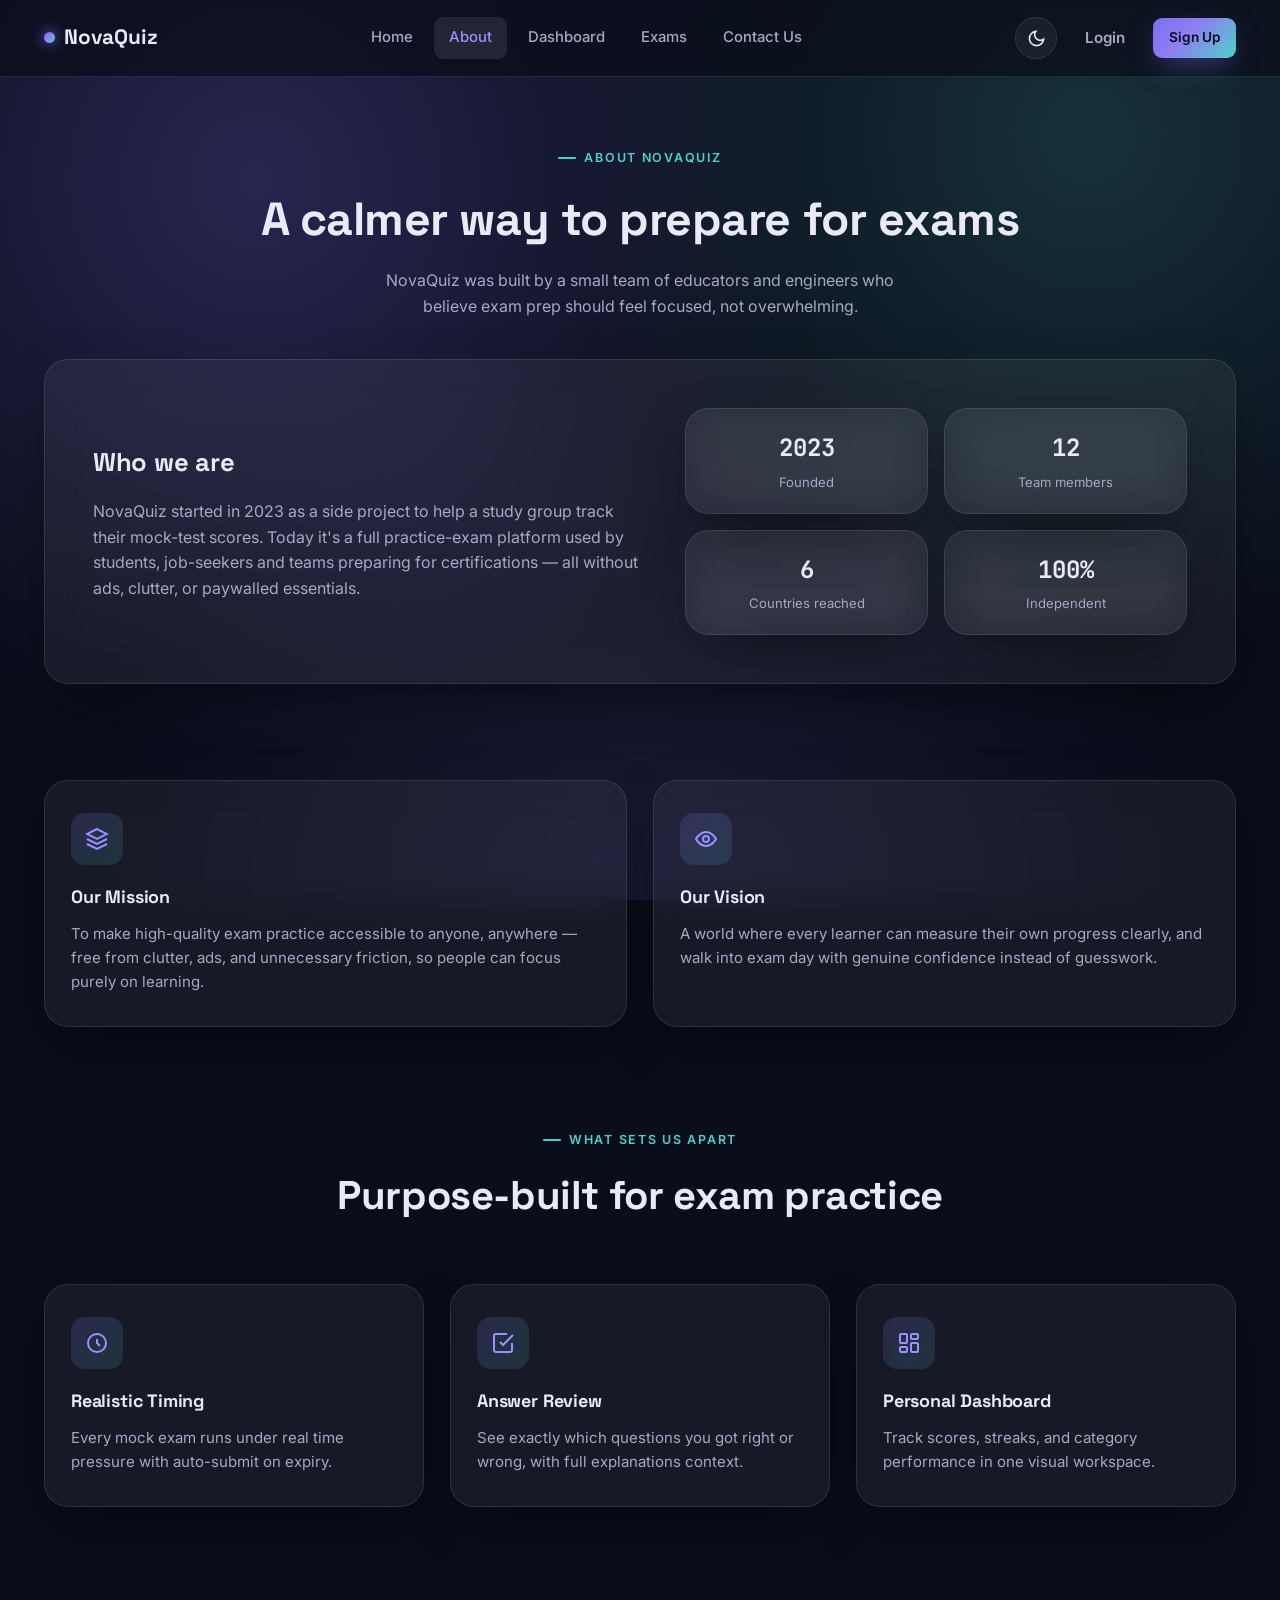
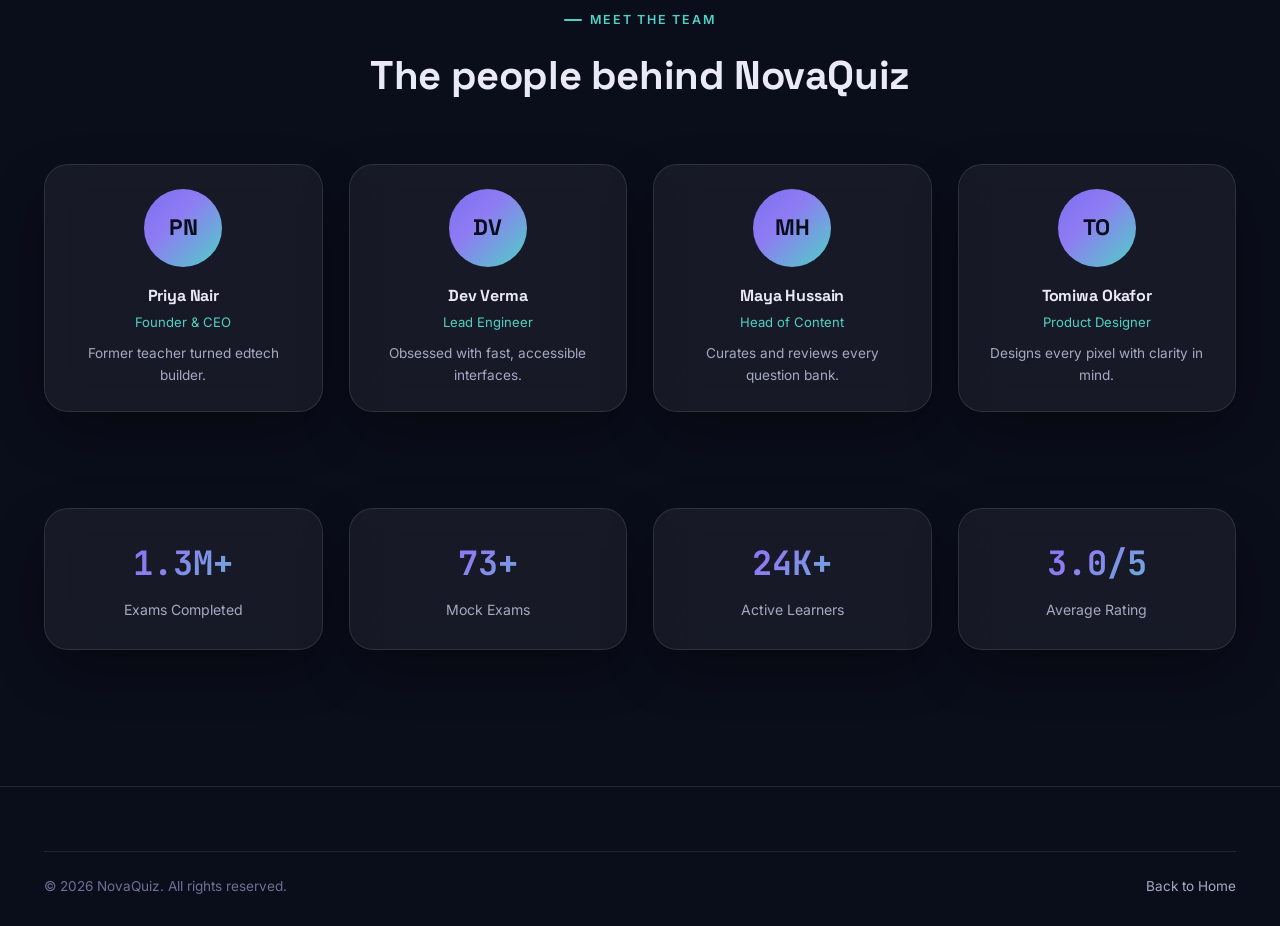
==== about.html @ da1b2ebd "initial commit" ====
<!DOCTYPE html>
<html lang="en">
<head>
<meta charset="UTF-8">
<meta name="viewport" content="width=device-width, initial-scale=1.0">
<title>About — NovaQuiz</title>
<link rel="stylesheet" href="css/style.css">
</head>
<body>
<div class="page-loader" aria-hidden="true"><div class="loader-ring"></div></div>

<header class="navbar">
  <div class="container nav-inner">
    <a href="index.html" class="nav-logo"><span class="logo-dot"></span>NovaQuiz</a>
    <nav class="nav-links" aria-label="Primary">
      <a href="index.html" data-page="index.html">Home</a>
      <a href="about.html" data-page="about.html">About</a>
      <a href="dashboard.html" data-page="dashboard.html">Dashboard</a>
      <a href="exams.html" data-page="exams.html">Exams</a>
      <a href="contact.html" data-page="contact.html">Contact Us</a>
    </nav>
    <div class="nav-actions">
      <button class="theme-toggle" data-theme-toggle aria-label="Toggle dark and light mode">
        <svg class="icon-moon" viewBox="0 0 24 24" fill="none" stroke="currentColor" stroke-width="2"><path d="M21 12.79A9 9 0 1111.21 3 7 7 0 0021 12.79z"/></svg>
        <svg class="icon-sun" viewBox="0 0 24 24" fill="none" stroke="currentColor" stroke-width="2"><circle cx="12" cy="12" r="4"/><path d="M12 2v2M12 20v2M4.93 4.93l1.41 1.41M17.66 17.66l1.41 1.41M2 12h2M20 12h2M6.34 17.66l-1.41 1.41M19.07 4.93l-1.41 1.41"/></svg>
      </button>
      <a href="login.html" class="btn btn-ghost" data-nav="login">Login</a>
      <a href="signup.html" class="btn btn-primary btn-sm" data-nav="signup">Sign Up</a>
    </div>
    <button class="nav-burger" aria-label="Toggle menu" aria-expanded="false"><span></span></button>
  </div>
</header>

<main>
  <section class="page-header">
    <div class="container">
      <span class="eyebrow" style="justify-content:center;">About NovaQuiz</span>
      <h1>A calmer way to prepare for exams</h1>
      <p>NovaQuiz was built by a small team of educators and engineers who believe exam prep should feel focused, not overwhelming.</p>
    </div>
  </section>

  <section class="section" style="padding-top:0;">
    <div class="container">
      <div class="glass reveal" style="padding:48px; display:grid; grid-template-columns:1.1fr 1fr; gap:40px; align-items:center;">
        <div>
          <h2 style="font-size:1.6rem; margin-bottom:16px;">Who we are</h2>
          <p style="color:var(--text-dim);">NovaQuiz started in 2023 as a side project to help a study group track their mock-test scores. Today it's a full practice-exam platform used by students, job-seekers and teams preparing for certifications — all without ads, clutter, or paywalled essentials.</p>
        </div>
        <div class="grid" style="grid-template-columns:1fr 1fr; gap:16px;">
          <div class="glass" style="padding:20px; text-align:center;"><div class="stat-number" style="font-size:1.5rem;font-weight:700;">2023</div><div style="color:var(--text-dim); font-size:0.82rem; margin-top:4px;">Founded</div></div>
          <div class="glass" style="padding:20px; text-align:center;"><div class="stat-number" style="font-size:1.5rem;font-weight:700;">12</div><div style="color:var(--text-dim); font-size:0.82rem; margin-top:4px;">Team members</div></div>
          <div class="glass" style="padding:20px; text-align:center;"><div class="stat-number" style="font-size:1.5rem;font-weight:700;">6</div><div style="color:var(--text-dim); font-size:0.82rem; margin-top:4px;">Countries reached</div></div>
          <div class="glass" style="padding:20px; text-align:center;"><div class="stat-number" style="font-size:1.5rem;font-weight:700;">100%</div><div style="color:var(--text-dim); font-size:0.82rem; margin-top:4px;">Independent</div></div>
        </div>
      </div>
    </div>
  </section>

  <!-- Mission & Vision -->
  <section class="section" style="padding-top:0;">
    <div class="container grid grid-2">
      <div class="feature-card glass reveal">
        <div class="feature-icon"><svg viewBox="0 0 24 24" fill="none" stroke="currentColor" stroke-width="2"><path d="M12 2L2 7l10 5 10-5-10-5zM2 17l10 5 10-5M2 12l10 5 10-5"/></svg></div>
        <h3>Our Mission</h3>
        <p>To make high-quality exam practice accessible to anyone, anywhere — free from clutter, ads, and unnecessary friction, so people can focus purely on learning.</p>
      </div>
      <div class="feature-card glass reveal">
        <div class="feature-icon"><svg viewBox="0 0 24 24" fill="none" stroke="currentColor" stroke-width="2"><circle cx="12" cy="12" r="3"/><path d="M2 12s3.6-7 10-7 10 7 10 7-3.6 7-10 7-10-7-10-7z"/></svg></div>
        <h3>Our Vision</h3>
        <p>A world where every learner can measure their own progress clearly, and walk into exam day with genuine confidence instead of guesswork.</p>
      </div>
    </div>
  </section>

  <!-- Features -->
  <section class="section" style="padding-top:0;">
    <div class="container">
      <div class="section-head reveal">
        <span class="eyebrow">What sets us apart</span>
        <h2>Purpose-built for exam practice</h2>
      </div>
      <div class="grid grid-3">
        <div class="feature-card glass reveal">
          <div class="feature-icon"><svg viewBox="0 0 24 24" fill="none" stroke="currentColor" stroke-width="2"><path d="M12 8v4l3 3"/><circle cx="12" cy="12" r="9"/></svg></div>
          <h3>Realistic Timing</h3><p>Every mock exam runs under real time pressure with auto-submit on expiry.</p>
        </div>
        <div class="feature-card glass reveal">
          <div class="feature-icon"><svg viewBox="0 0 24 24" fill="none" stroke="currentColor" stroke-width="2"><path d="M9 11l3 3L22 4"/><path d="M21 12v7a2 2 0 01-2 2H5a2 2 0 01-2-2V5a2 2 0 012-2h11"/></svg></div>
          <h3>Answer Review</h3><p>See exactly which questions you got right or wrong, with full explanations context.</p>
        </div>
        <div class="feature-card glass reveal">
          <div class="feature-icon"><svg viewBox="0 0 24 24" fill="none" stroke="currentColor" stroke-width="2"><rect x="3" y="3" width="7" height="9" rx="1"/><rect x="14" y="3" width="7" height="5" rx="1"/><rect x="14" y="12" width="7" height="9" rx="1"/><rect x="3" y="16" width="7" height="5" rx="1"/></svg></div>
          <h3>Personal Dashboard</h3><p>Track scores, streaks, and category performance in one visual workspace.</p>
        </div>
      </div>
    </div>
  </section>

  <!-- Team -->
  <section class="section" style="padding-top:0;">
    <div class="container">
      <div class="section-head reveal">
        <span class="eyebrow">Meet the Team</span>
        <h2>The people behind NovaQuiz</h2>
      </div>
      <div class="grid grid-4">
        <div class="team-card glass reveal"><div class="team-avatar">PN</div><h4>Priya Nair</h4><div class="role">Founder &amp; CEO</div><p>Former teacher turned edtech builder.</p></div>
        <div class="team-card glass reveal"><div class="team-avatar">DV</div><h4>Dev Verma</h4><div class="role">Lead Engineer</div><p>Obsessed with fast, accessible interfaces.</p></div>
        <div class="team-card glass reveal"><div class="team-avatar">MH</div><h4>Maya Hussain</h4><div class="role">Head of Content</div><p>Curates and reviews every question bank.</p></div>
        <div class="team-card glass reveal"><div class="team-avatar">TO</div><h4>Tomiwa Okafor</h4><div class="role">Product Designer</div><p>Designs every pixel with clarity in mind.</p></div>
      </div>
    </div>
  </section>

  <!-- Statistics -->
  <section class="section" style="padding-top:0;">
    <div class="container">
      <div class="grid grid-4">
        <div class="stat-card glass reveal"><div class="stat-number" data-count="2.1" data-suffix="M+">0</div><div class="stat-label">Exams Completed</div></div>
        <div class="stat-card glass reveal"><div class="stat-number" data-count="120" data-suffix="+">0</div><div class="stat-label">Mock Exams</div></div>
        <div class="stat-card glass reveal"><div class="stat-number" data-count="40" data-suffix="K+">0</div><div class="stat-label">Active Learners</div></div>
        <div class="stat-card glass reveal"><div class="stat-number" data-count="4.9" data-suffix="/5">0</div><div class="stat-label">Average Rating</div></div>
      </div>
    </div>
  </section>
</main>

<footer class="footer">
  <div class="container">
    <div class="footer-bottom">
      <span>© 2026 NovaQuiz. All rights reserved.</span>
      <span><a href="index.html" style="color:var(--text-dim)">Back to Home</a></span>
    </div>
  </div>
</footer>

<script src="js/auth.js"></script>
<script src="js/app.js"></script>
</body>
</html>
---- css/style.css ----
/* =========================================================
   NovaQuiz — Core Stylesheet
   Design system: deep-space navy + violet/cyan aurora accents
   Typefaces: Space Grotesk (display) / Inter (body) / JetBrains Mono (data)
   ========================================================= */

@import url('https://fonts.googleapis.com/css2?family=Space+Grotesk:wght@500;600;700&family=Inter:wght@400;500;600;700&family=JetBrains+Mono:wght@500;600&display=swap');

:root{
  /* ---- Brand palette ---- */
  --violet: #7C6FF0;
  --violet-soft: #9C90FF;
  --cyan: #4FD1C5;
  --gold: #F5B942;
  --coral: #FF6B6B;
  --green: #3ED598;

  /* ---- Dark theme (default) ---- */
  --bg: #0A0D1A;
  --bg-elevated: #10142780;
  --surface: rgba(255,255,255,0.055);
  --surface-solid: #141830;
  --surface-hover: rgba(255,255,255,0.09);
  --border: rgba(255,255,255,0.10);
  --text: #E9EAF6;
  --text-dim: #A6A9C4;
  --text-faint: #6E7196;
  --nav-bg: rgba(10,13,26,0.72);
  --shadow: 0 20px 60px -20px rgba(0,0,0,0.6);
  --grad-aurora: linear-gradient(135deg, var(--violet) 0%, #8E7CF3 40%, var(--cyan) 100%);
  --grad-radial: radial-gradient(circle at 20% 20%, rgba(124,111,240,0.25), transparent 45%),
                 radial-gradient(circle at 85% 15%, rgba(79,209,197,0.18), transparent 40%),
                 radial-gradient(circle at 50% 100%, rgba(124,111,240,0.12), transparent 50%);

  --radius-sm: 10px;
  --radius-md: 16px;
  --radius-lg: 24px;
  --transition: 220ms cubic-bezier(.4,0,.2,1);
}

[data-theme="light"]{
  --bg: #F5F5FB;
  --bg-elevated: #FFFFFFCC;
  --surface: rgba(255,255,255,0.65);
  --surface-solid: #FFFFFF;
  --surface-hover: rgba(124,111,240,0.08);
  --border: rgba(20,20,40,0.08);
  --text: #181A2E;
  --text-dim: #55587A;
  --text-faint: #8C8FB0;
  --nav-bg: rgba(245,245,251,0.75);
  --shadow: 0 20px 50px -22px rgba(40,40,90,0.25);
  --grad-radial: radial-gradient(circle at 20% 20%, rgba(124,111,240,0.10), transparent 45%),
                 radial-gradient(circle at 85% 15%, rgba(79,209,197,0.10), transparent 40%),
                 radial-gradient(circle at 50% 100%, rgba(124,111,240,0.06), transparent 50%);
}

*,*::before,*::after{ box-sizing:border-box; margin:0; padding:0; }
html{ scroll-behavior:smooth; }
body{
  font-family:'Inter',system-ui,sans-serif;
  background:var(--bg);
  color:var(--text);
  background-image:var(--grad-radial);
  background-attachment:fixed;
  line-height:1.6;
  transition:background-color var(--transition), color var(--transition);
  min-height:100vh;
  overflow-x:hidden;
}
h1,h2,h3,h4,.font-display{ font-family:'Space Grotesk',sans-serif; letter-spacing:-0.01em; }
.mono, .timer, .score-number, .stat-number{ font-family:'JetBrains Mono',monospace; }
a{ color:inherit; text-decoration:none; }
ul{ list-style:none; }
img{ max-width:100%; display:block; }
button{ font-family:inherit; cursor:pointer; border:none; background:none; color:inherit; }
input,select,textarea{ font-family:inherit; }
:focus-visible{ outline:2px solid var(--cyan); outline-offset:3px; border-radius:4px; }

.container{ width:100%; max-width:1240px; margin:0 auto; padding:0 24px; }
.section{ padding:96px 0; }
.section-head{ max-width:640px; margin:0 auto 56px; text-align:center; }
.eyebrow{
  display:inline-flex; align-items:center; gap:8px;
  font-size:0.78rem; font-weight:600; letter-spacing:0.14em; text-transform:uppercase;
  color:var(--cyan); margin-bottom:14px;
}
.eyebrow::before{ content:''; width:18px; height:2px; background:var(--cyan); border-radius:2px; }
.section-head h2{ font-size:clamp(1.7rem,3.2vw,2.5rem); font-weight:700; margin-bottom:14px; }
.section-head p{ color:var(--text-dim); font-size:1.05rem; }

/* ---------------- Buttons ---------------- */
.btn{
  display:inline-flex; align-items:center; justify-content:center; gap:8px;
  padding:13px 26px; border-radius:12px; font-weight:600; font-size:0.95rem;
  transition:transform var(--transition), box-shadow var(--transition), background var(--transition), color var(--transition), border-color var(--transition);
  white-space:nowrap;
}
.btn-primary{ background:var(--grad-aurora); color:#0A0D1A; box-shadow:0 10px 30px -8px rgba(124,111,240,0.55); }
.btn-primary:hover{ transform:translateY(-2px); box-shadow:0 16px 36px -8px rgba(124,111,240,0.7); }
.btn-outline{ background:var(--surface); border:1px solid var(--border); color:var(--text); backdrop-filter:blur(12px); }
.btn-outline:hover{ background:var(--surface-hover); transform:translateY(-2px); }
.btn-ghost{ color:var(--text-dim); padding:13px 18px; }
.btn-ghost:hover{ color:var(--text); }
.btn-block{ width:100%; }
.btn-sm{ padding:9px 16px; font-size:0.85rem; border-radius:9px; }
.btn-danger{ background:var(--coral); color:#fff; }
.btn:disabled{ opacity:0.5; cursor:not-allowed; transform:none !important; }

/* ---------------- Glass card ---------------- */
.glass{
  background:var(--surface);
  border:1px solid var(--border);
  backdrop-filter:blur(18px);
  -webkit-backdrop-filter:blur(18px);
  border-radius:var(--radius-lg);
  box-shadow:var(--shadow);
}

/* ---------------- Navbar ---------------- */
.navbar{
  position:sticky; top:0; z-index:100;
  background:var(--nav-bg);
  backdrop-filter:blur(16px); -webkit-backdrop-filter:blur(16px);
  border-bottom:1px solid var(--border);
  transition:background var(--transition);
}
.nav-inner{ display:flex; align-items:center; justify-content:space-between; height:76px; }
.nav-logo{ display:flex; align-items:center; gap:9px; font-family:'Space Grotesk',sans-serif; font-weight:700; font-size:1.3rem; }
.nav-logo .logo-dot{
  width:11px; height:11px; border-radius:50%;
  background:var(--grad-aurora);
  box-shadow:0 0 14px var(--violet);
}
.nav-links{ display:flex; align-items:center; gap:6px; }
.nav-links a{
  padding:9px 15px; border-radius:9px; font-weight:500; font-size:0.93rem;
  color:var(--text-dim); transition:color var(--transition), background var(--transition);
  position:relative;
}
.nav-links a:hover, .nav-links a.active{ color:var(--text); background:var(--surface-hover); }
.nav-links a.active{ color:var(--violet-soft); }
.nav-actions{ display:flex; align-items:center; gap:10px; }

.theme-toggle{
  width:42px; height:42px; border-radius:50%; display:flex; align-items:center; justify-content:center;
  background:var(--surface); border:1px solid var(--border); transition:all var(--transition);
}
.theme-toggle:hover{ background:var(--surface-hover); transform:rotate(15deg); }
.theme-toggle svg{ width:19px; height:19px; }
.theme-toggle .icon-sun{ display:none; }
[data-theme="light"] .theme-toggle .icon-sun{ display:block; }
[data-theme="light"] .theme-toggle .icon-moon{ display:none; }

.nav-burger{ display:none; width:42px; height:42px; align-items:center; justify-content:center; border-radius:9px; background:var(--surface); border:1px solid var(--border); }
.nav-burger span{ display:block; width:18px; height:2px; background:var(--text); position:relative; transition:all var(--transition); }
.nav-burger span::before,.nav-burger span::after{ content:''; position:absolute; width:18px; height:2px; background:var(--text); left:0; transition:all var(--transition); }
.nav-burger span::before{ top:-6px; } .nav-burger span::after{ top:6px; }
.nav-burger.open span{ background:transparent; }
.nav-burger.open span::before{ transform:rotate(45deg); top:0; }
.nav-burger.open span::after{ transform:rotate(-45deg); top:0; }

/* ---------------- Hero ---------------- */
.hero{ position:relative; padding:88px 0 60px; overflow:hidden; }
.hero-canvas{ position:absolute; inset:0; z-index:0; opacity:0.75; pointer-events:none; }
.hero-inner{ position:relative; z-index:1; text-align:center; max-width:820px; margin:0 auto; }
.hero-badge{
  display:inline-flex; align-items:center; gap:8px; padding:8px 16px; border-radius:999px;
  background:var(--surface); border:1px solid var(--border); font-size:0.82rem; font-weight:600; color:var(--cyan);
  margin-bottom:26px; backdrop-filter:blur(10px);
}
.hero h1{ font-size:clamp(2.3rem,5.4vw,4rem); font-weight:700; line-height:1.08; margin-bottom:22px; }
.hero h1 .grad-text{
  background:var(--grad-aurora); -webkit-background-clip:text; background-clip:text; color:transparent;
}
.hero p{ font-size:1.12rem; color:var(--text-dim); max-width:560px; margin:0 auto 36px; }
.hero-cta{ display:flex; gap:14px; justify-content:center; flex-wrap:wrap; margin-bottom:56px; }
.hero-stats{ display:flex; justify-content:center; gap:48px; flex-wrap:wrap; }
.hero-stat{ text-align:center; }
.hero-stat .num{ font-size:1.9rem; font-weight:700; font-family:'Space Grotesk',sans-serif; background:var(--grad-aurora); -webkit-background-clip:text; background-clip:text; color:transparent; }
.hero-stat .label{ font-size:0.83rem; color:var(--text-faint); margin-top:4px; }

/* ---------------- Grids ---------------- */
.grid{ display:grid; gap:26px; }
.grid-3{ grid-template-columns:repeat(3,1fr); }
.grid-2{ grid-template-columns:repeat(2,1fr); }
.grid-4{ grid-template-columns:repeat(4,1fr); }

/* ---------------- Feature / highlight cards ---------------- */
.feature-card{
  padding:32px 26px; transition:transform var(--transition), box-shadow var(--transition), border-color var(--transition);
}
.feature-card:hover{ transform:translateY(-6px); border-color:rgba(124,111,240,0.4); }
.feature-icon{
  width:52px; height:52px; border-radius:14px; display:flex; align-items:center; justify-content:center;
  background:linear-gradient(135deg, rgba(124,111,240,0.18), rgba(79,209,197,0.14));
  margin-bottom:18px; color:var(--violet-soft);
}
.feature-icon svg{ width:24px; height:24px; }
.feature-card h3{ font-size:1.12rem; font-weight:700; margin-bottom:10px; }
.feature-card p{ color:var(--text-dim); font-size:0.94rem; }

/* ---------------- Testimonials ---------------- */
.testimonial-card{ padding:28px; }
.testimonial-stars{ color:var(--gold); margin-bottom:14px; letter-spacing:2px; }
.testimonial-quote{ color:var(--text-dim); font-size:0.96rem; margin-bottom:20px; }
.testimonial-person{ display:flex; align-items:center; gap:12px; }
.avatar{
  width:42px; height:42px; border-radius:50%; display:flex; align-items:center; justify-content:center;
  font-weight:700; font-family:'Space Grotesk',sans-serif; color:#0A0D1A; background:var(--grad-aurora); flex-shrink:0;
}
.testimonial-person .name{ font-weight:600; font-size:0.92rem; }
.testimonial-person .role{ font-size:0.8rem; color:var(--text-faint); }

/* ---------------- Footer ---------------- */
.footer{ border-top:1px solid var(--border); padding:64px 0 28px; margin-top:40px; }
.footer-grid{ display:grid; grid-template-columns:1.4fr 1fr 1fr 1fr; gap:40px; margin-bottom:48px; }
.footer-brand p{ color:var(--text-dim); font-size:0.9rem; margin:14px 0 20px; max-width:280px; }
.social-row{ display:flex; gap:10px; }
.social-btn{
  width:38px; height:38px; border-radius:10px; display:flex; align-items:center; justify-content:center;
  background:var(--surface); border:1px solid var(--border); transition:all var(--transition);
}
.social-btn:hover{ background:var(--grad-aurora); color:#0A0D1A; transform:translateY(-3px); }
.social-btn svg{ width:17px; height:17px; }
.footer h4{ font-size:0.85rem; text-transform:uppercase; letter-spacing:0.08em; margin-bottom:18px; color:var(--text-faint); }
.footer-links li{ margin-bottom:11px; }
.footer-links a{ color:var(--text-dim); font-size:0.92rem; transition:color var(--transition); }
.footer-links a:hover{ color:var(--cyan); }
.footer-bottom{ border-top:1px solid var(--border); padding-top:24px; display:flex; justify-content:space-between; flex-wrap:wrap; gap:12px; color:var(--text-faint); font-size:0.85rem; }

/* ---------------- Page header (inner pages) ---------------- */
.page-header{ padding:64px 0 40px; text-align:center; position:relative; overflow:hidden; }
.page-header h1{ font-size:clamp(2rem,4vw,2.9rem); font-weight:700; margin-bottom:12px; }
.page-header p{ color:var(--text-dim); max-width:560px; margin:0 auto; }

/* ---------------- Stat cards (about) ---------------- */
.stat-card{ padding:28px; text-align:center; }
.stat-card .stat-number{ font-size:2.1rem; font-weight:700; background:var(--grad-aurora); -webkit-background-clip:text; background-clip:text; color:transparent; }
.stat-card .stat-label{ color:var(--text-dim); font-size:0.88rem; margin-top:8px; }

.team-card{ padding:24px; text-align:center; }
.team-avatar{ width:78px; height:78px; border-radius:50%; margin:0 auto 16px; background:var(--grad-aurora); display:flex; align-items:center; justify-content:center; font-family:'Space Grotesk'; font-weight:700; font-size:1.4rem; color:#0A0D1A; }
.team-card h4{ font-size:1rem; font-weight:700; }
.team-card .role{ color:var(--cyan); font-size:0.82rem; margin:4px 0 10px; }
.team-card p{ color:var(--text-dim); font-size:0.85rem; }

/* ---------------- Toast ---------------- */
.toast-container{ position:fixed; top:96px; right:20px; z-index:1000; display:flex; flex-direction:column; gap:10px; }
.toast{
  min-width:280px; max-width:340px; padding:14px 18px; border-radius:12px; display:flex; align-items:flex-start; gap:10px;
  background:var(--surface-solid); border:1px solid var(--border); box-shadow:var(--shadow);
  animation:toastIn 320ms cubic-bezier(.4,0,.2,1);
}
.toast.hide{ animation:toastOut 280ms cubic-bezier(.4,0,.2,1) forwards; }
@keyframes toastIn{ from{ opacity:0; transform:translateX(40px);} to{ opacity:1; transform:translateX(0);} }
@keyframes toastOut{ to{ opacity:0; transform:translateX(40px);} }
.toast-icon{ width:20px; height:20px; flex-shrink:0; margin-top:1px; }
.toast.success .toast-icon{ color:var(--green); }
.toast.error .toast-icon{ color:var(--coral); }
.toast.info .toast-icon{ color:var(--cyan); }
.toast-text{ font-size:0.87rem; }
.toast-text strong{ display:block; margin-bottom:2px; font-size:0.88rem; }

/* ---------------- Loader ---------------- */
.page-loader{
  position:fixed; inset:0; z-index:9999; background:var(--bg); display:flex; align-items:center; justify-content:center;
  transition:opacity 420ms ease, visibility 420ms ease;
}
.page-loader.hidden{ opacity:0; visibility:hidden; }
.loader-ring{ width:46px; height:46px; border-radius:50%; border:3px solid var(--border); border-top-color:var(--violet); animation:spin 0.8s linear infinite; }
@keyframes spin{ to{ transform:rotate(360deg); } }

/* ---------------- Reveal-on-scroll ---------------- */
.reveal{ opacity:0; transform:translateY(24px); transition:opacity 700ms cubic-bezier(.4,0,.2,1), transform 700ms cubic-bezier(.4,0,.2,1); }
.reveal.in{ opacity:1; transform:translateY(0); }

/* ---------------- Badges ---------------- */
.badge{ display:inline-block; padding:4px 11px; border-radius:999px; font-size:0.72rem; font-weight:700; letter-spacing:0.03em; text-transform:uppercase; }
.badge-easy{ background:rgba(62,213,152,0.15); color:var(--green); }
.badge-medium{ background:rgba(245,185,66,0.15); color:var(--gold); }
.badge-hard{ background:rgba(255,107,107,0.15); color:var(--coral); }

/* ---------------- Utility ---------------- */
.text-center{ text-align:center; }
.mt-8{ margin-top:8px;} .mt-16{ margin-top:16px;} .mt-24{ margin-top:24px;} .mt-32{ margin-top:32px;}
.flex{ display:flex; } .items-center{ align-items:center; } .justify-between{ justify-content:space-between; } .gap-8{gap:8px;} .gap-12{gap:12px;}

/* ---------------- Responsive ---------------- */
@media (max-width: 980px){
  .grid-4{ grid-template-columns:repeat(2,1fr); }
  .grid-3{ grid-template-columns:repeat(2,1fr); }
  .footer-grid{ grid-template-columns:1fr 1fr; }
}
@media (max-width: 860px){
  .nav-links{
    position:fixed; top:76px; left:0; right:0; bottom:0; height:auto;
    flex-direction:column; align-items:stretch; gap:2px; padding:18px;
    background:var(--nav-bg); backdrop-filter:blur(20px); border-top:1px solid var(--border);
    transform:translateY(-12px); opacity:0; visibility:hidden; pointer-events:none;
    transition:all var(--transition);
  }
  .nav-links.open{ transform:translateY(0); opacity:1; visibility:visible; pointer-events:auto; }
  .nav-links a{ padding:14px 16px; }
  .nav-burger{ display:flex; }
  .hero-cta .btn{ width:100%; }
}
@media (max-width: 640px){
  .grid-4,.grid-3,.grid-2{ grid-template-columns:1fr; }
  .footer-grid{ grid-template-columns:1fr; gap:28px; }
  .section{ padding:64px 0; }
  .hero-stats{ gap:28px; }
}
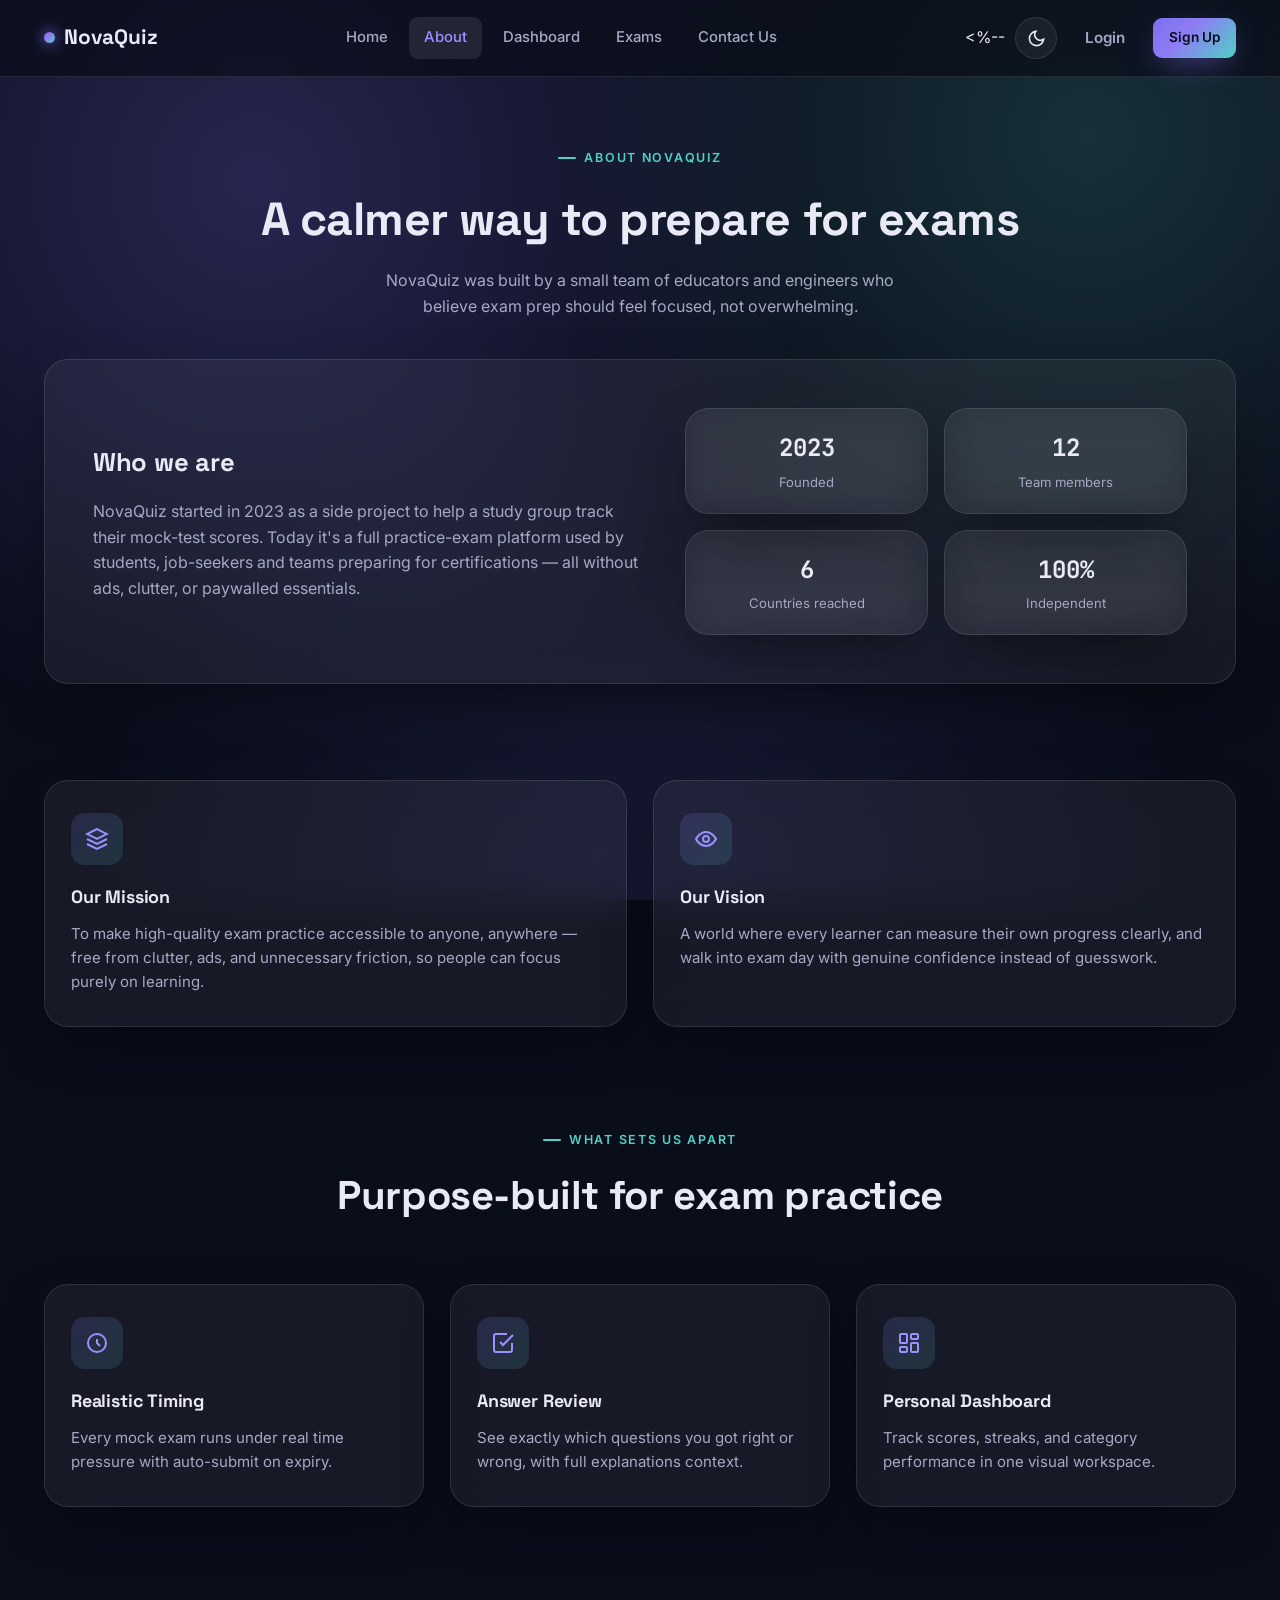
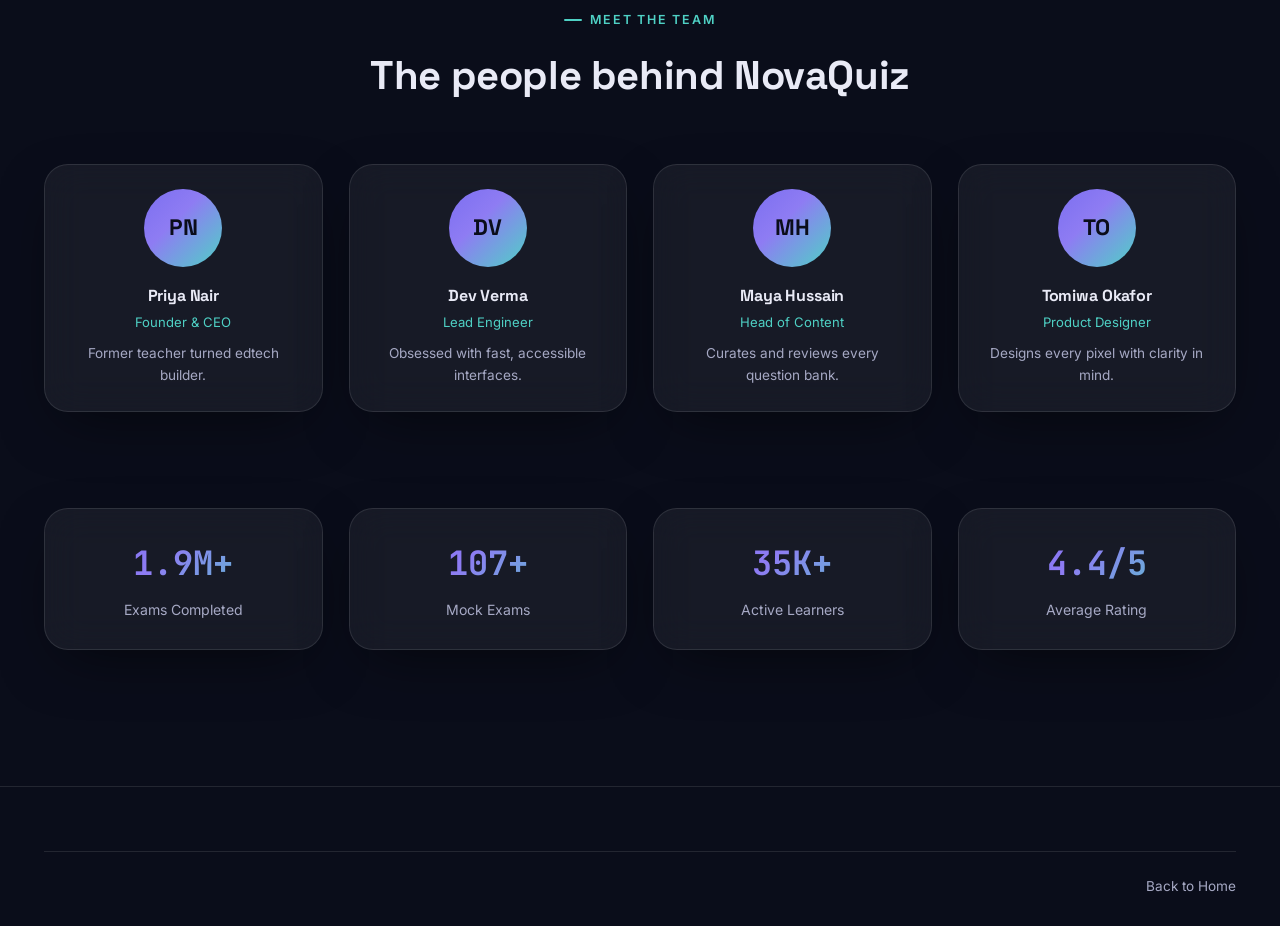
==== commit 302a01f3: "Design modify" ====
--- a/about.html
+++ b/about.html
@@ -20,7 +20,7 @@
       <a href="contact.html" data-page="contact.html">Contact Us</a>
     </nav>
     <div class="nav-actions">
-      <button class="theme-toggle" data-theme-toggle aria-label="Toggle dark and light mode">
+      <%--   <button class="theme-toggle" data-theme-toggle aria-label="Toggle dark and light mode">
         <svg class="icon-moon" viewBox="0 0 24 24" fill="none" stroke="currentColor" stroke-width="2"><path d="M21 12.79A9 9 0 1111.21 3 7 7 0 0021 12.79z"/></svg>
         <svg class="icon-sun" viewBox="0 0 24 24" fill="none" stroke="currentColor" stroke-width="2"><circle cx="12" cy="12" r="4"/><path d="M12 2v2M12 20v2M4.93 4.93l1.41 1.41M17.66 17.66l1.41 1.41M2 12h2M20 12h2M6.34 17.66l-1.41 1.41M19.07 4.93l-1.41 1.41"/></svg>
       </button>
@@ -129,7 +129,7 @@
 <footer class="footer">
   <div class="container">
     <div class="footer-bottom">
-      <span>© 2026 NovaQuiz. All rights reserved.</span>
+      <span> </span>
       <span><a href="index.html" style="color:var(--text-dim)">Back to Home</a></span>
     </div>
   </div>
--- a/css/style.css
+++ b/css/style.css
@@ -6,308 +6,1007 @@
 
 @import url('https://fonts.googleapis.com/css2?family=Space+Grotesk:wght@500;600;700&family=Inter:wght@400;500;600;700&family=JetBrains+Mono:wght@500;600&display=swap');
 
-:root{
-  /* ---- Brand palette ---- */
-  --violet: #7C6FF0;
-  --violet-soft: #9C90FF;
-  --cyan: #4FD1C5;
-  --gold: #F5B942;
-  --coral: #FF6B6B;
-  --green: #3ED598;
-
-  /* ---- Dark theme (default) ---- */
-  --bg: #0A0D1A;
-  --bg-elevated: #10142780;
-  --surface: rgba(255,255,255,0.055);
-  --surface-solid: #141830;
-  --surface-hover: rgba(255,255,255,0.09);
-  --border: rgba(255,255,255,0.10);
-  --text: #E9EAF6;
-  --text-dim: #A6A9C4;
-  --text-faint: #6E7196;
-  --nav-bg: rgba(10,13,26,0.72);
-  --shadow: 0 20px 60px -20px rgba(0,0,0,0.6);
-  --grad-aurora: linear-gradient(135deg, var(--violet) 0%, #8E7CF3 40%, var(--cyan) 100%);
-  --grad-radial: radial-gradient(circle at 20% 20%, rgba(124,111,240,0.25), transparent 45%),
-                 radial-gradient(circle at 85% 15%, rgba(79,209,197,0.18), transparent 40%),
-                 radial-gradient(circle at 50% 100%, rgba(124,111,240,0.12), transparent 50%);
-
-  --radius-sm: 10px;
-  --radius-md: 16px;
-  --radius-lg: 24px;
-  --transition: 220ms cubic-bezier(.4,0,.2,1);
-}
-
-[data-theme="light"]{
-  --bg: #F5F5FB;
-  --bg-elevated: #FFFFFFCC;
-  --surface: rgba(255,255,255,0.65);
-  --surface-solid: #FFFFFF;
-  --surface-hover: rgba(124,111,240,0.08);
-  --border: rgba(20,20,40,0.08);
-  --text: #181A2E;
-  --text-dim: #55587A;
-  --text-faint: #8C8FB0;
-  --nav-bg: rgba(245,245,251,0.75);
-  --shadow: 0 20px 50px -22px rgba(40,40,90,0.25);
-  --grad-radial: radial-gradient(circle at 20% 20%, rgba(124,111,240,0.10), transparent 45%),
-                 radial-gradient(circle at 85% 15%, rgba(79,209,197,0.10), transparent 40%),
-                 radial-gradient(circle at 50% 100%, rgba(124,111,240,0.06), transparent 50%);
-}
-
-*,*::before,*::after{ box-sizing:border-box; margin:0; padding:0; }
-html{ scroll-behavior:smooth; }
-body{
-  font-family:'Inter',system-ui,sans-serif;
-  background:var(--bg);
-  color:var(--text);
-  background-image:var(--grad-radial);
-  background-attachment:fixed;
-  line-height:1.6;
-  transition:background-color var(--transition), color var(--transition);
-  min-height:100vh;
-  overflow-x:hidden;
-}
-h1,h2,h3,h4,.font-display{ font-family:'Space Grotesk',sans-serif; letter-spacing:-0.01em; }
-.mono, .timer, .score-number, .stat-number{ font-family:'JetBrains Mono',monospace; }
-a{ color:inherit; text-decoration:none; }
-ul{ list-style:none; }
-img{ max-width:100%; display:block; }
-button{ font-family:inherit; cursor:pointer; border:none; background:none; color:inherit; }
-input,select,textarea{ font-family:inherit; }
-:focus-visible{ outline:2px solid var(--cyan); outline-offset:3px; border-radius:4px; }
-
-.container{ width:100%; max-width:1240px; margin:0 auto; padding:0 24px; }
-.section{ padding:96px 0; }
-.section-head{ max-width:640px; margin:0 auto 56px; text-align:center; }
-.eyebrow{
-  display:inline-flex; align-items:center; gap:8px;
-  font-size:0.78rem; font-weight:600; letter-spacing:0.14em; text-transform:uppercase;
-  color:var(--cyan); margin-bottom:14px;
-}
-.eyebrow::before{ content:''; width:18px; height:2px; background:var(--cyan); border-radius:2px; }
-.section-head h2{ font-size:clamp(1.7rem,3.2vw,2.5rem); font-weight:700; margin-bottom:14px; }
-.section-head p{ color:var(--text-dim); font-size:1.05rem; }
+:root {
+    /* ---- Brand palette ---- */
+    --violet: #7C6FF0;
+    --violet-soft: #9C90FF;
+    --cyan: #4FD1C5;
+    --gold: #F5B942;
+    --coral: #FF6B6B;
+    --green: #3ED598;
+    /* ---- Dark theme (default) ---- */
+    --bg: #0A0D1A;
+    --bg-elevated: #10142780;
+    --surface: rgba(255,255,255,0.055);
+    --surface-solid: #141830;
+    --surface-hover: rgba(255,255,255,0.09);
+    --border: rgba(255,255,255,0.10);
+    --text: #E9EAF6;
+    --text-dim: #A6A9C4;
+    --text-faint: #6E7196;
+    --nav-bg: rgba(10,13,26,0.72);
+    --shadow: 0 20px 60px -20px rgba(0,0,0,0.6);
+    --grad-aurora: linear-gradient(135deg, var(--violet) 0%, #8E7CF3 40%, var(--cyan) 100%);
+    --grad-radial: radial-gradient(circle at 20% 20%, rgba(124,111,240,0.25), transparent 45%), radial-gradient(circle at 85% 15%, rgba(79,209,197,0.18), transparent 40%), radial-gradient(circle at 50% 100%, rgba(124,111,240,0.12), transparent 50%);
+    --radius-sm: 10px;
+    --radius-md: 16px;
+    --radius-lg: 24px;
+    --transition: 220ms cubic-bezier(.4,0,.2,1);
+}
+
+[data-theme="light"] {
+    --bg: #F5F5FB;
+    --bg-elevated: #FFFFFFCC;
+    --surface: rgba(255,255,255,0.65);
+    --surface-solid: #FFFFFF;
+    --surface-hover: rgba(124,111,240,0.08);
+    --border: rgba(20,20,40,0.08);
+    --text: #181A2E;
+    --text-dim: #55587A;
+    --text-faint: #8C8FB0;
+    --nav-bg: rgba(245,245,251,0.75);
+    --shadow: 0 20px 50px -22px rgba(40,40,90,0.25);
+    --grad-radial: radial-gradient(circle at 20% 20%, rgba(124,111,240,0.10), transparent 45%), radial-gradient(circle at 85% 15%, rgba(79,209,197,0.10), transparent 40%), radial-gradient(circle at 50% 100%, rgba(124,111,240,0.06), transparent 50%);
+}
+
+*, *::before, *::after {
+    box-sizing: border-box;
+    margin: 0;
+    padding: 0;
+}
+
+html {
+    scroll-behavior: smooth;
+}
+
+body {
+    font-family: 'Inter',system-ui,sans-serif;
+    background: var(--bg);
+    color: var(--text);
+    background-image: var(--grad-radial);
+    background-attachment: fixed;
+    line-height: 1.6;
+    transition: background-color var(--transition), color var(--transition);
+    min-height: 100vh;
+    overflow-x: hidden;
+}
+
+h1, h2, h3, h4, .font-display {
+    font-family: 'Space Grotesk',sans-serif;
+    letter-spacing: -0.01em;
+}
+
+.mono, .timer, .score-number, .stat-number {
+    font-family: 'JetBrains Mono',monospace;
+}
+
+a {
+    color: inherit;
+    text-decoration: none;
+}
+
+ul {
+    list-style: none;
+}
+
+img {
+    max-width: 100%;
+    display: block;
+}
+
+button {
+    font-family: inherit;
+    cursor: pointer;
+    border: none;
+    background: none;
+    color: inherit;
+}
+
+input, select, textarea {
+    font-family: inherit;
+}
+
+:focus-visible {
+    outline: 2px solid var(--cyan);
+    outline-offset: 3px;
+    border-radius: 4px;
+}
+
+.container {
+    width: 100%;
+    max-width: 1240px;
+    margin: 0 auto;
+    padding: 0 24px;
+}
+
+.section {
+    padding: 96px 0;
+}
+
+.section-head {
+    max-width: 640px;
+    margin: 0 auto 56px;
+    text-align: center;
+}
+
+.eyebrow {
+    display: inline-flex;
+    align-items: center;
+    gap: 8px;
+    font-size: 0.78rem;
+    font-weight: 600;
+    letter-spacing: 0.14em;
+    text-transform: uppercase;
+    color: var(--cyan);
+    margin-bottom: 14px;
+}
+
+    .eyebrow::before {
+        content: '';
+        width: 18px;
+        height: 2px;
+        background: var(--cyan);
+        border-radius: 2px;
+    }
+
+.section-head h2 {
+    font-size: clamp(1.7rem,3.2vw,2.5rem);
+    font-weight: 700;
+    margin-bottom: 14px;
+}
+
+.section-head p {
+    color: var(--text-dim);
+    font-size: 1.05rem;
+}
 
 /* ---------------- Buttons ---------------- */
-.btn{
-  display:inline-flex; align-items:center; justify-content:center; gap:8px;
-  padding:13px 26px; border-radius:12px; font-weight:600; font-size:0.95rem;
-  transition:transform var(--transition), box-shadow var(--transition), background var(--transition), color var(--transition), border-color var(--transition);
-  white-space:nowrap;
-}
-.btn-primary{ background:var(--grad-aurora); color:#0A0D1A; box-shadow:0 10px 30px -8px rgba(124,111,240,0.55); }
-.btn-primary:hover{ transform:translateY(-2px); box-shadow:0 16px 36px -8px rgba(124,111,240,0.7); }
-.btn-outline{ background:var(--surface); border:1px solid var(--border); color:var(--text); backdrop-filter:blur(12px); }
-.btn-outline:hover{ background:var(--surface-hover); transform:translateY(-2px); }
-.btn-ghost{ color:var(--text-dim); padding:13px 18px; }
-.btn-ghost:hover{ color:var(--text); }
-.btn-block{ width:100%; }
-.btn-sm{ padding:9px 16px; font-size:0.85rem; border-radius:9px; }
-.btn-danger{ background:var(--coral); color:#fff; }
-.btn:disabled{ opacity:0.5; cursor:not-allowed; transform:none !important; }
+.btn {
+    display: inline-flex;
+    align-items: center;
+    justify-content: center;
+    gap: 8px;
+    padding: 13px 26px;
+    border-radius: 12px;
+    font-weight: 600;
+    font-size: 0.95rem;
+    transition: transform var(--transition), box-shadow var(--transition), background var(--transition), color var(--transition), border-color var(--transition);
+    white-space: nowrap;
+}
+
+.btn-primary {
+    background: var(--grad-aurora);
+    color: #0A0D1A;
+    box-shadow: 0 10px 30px -8px rgba(124,111,240,0.55);
+}
+
+    .btn-primary:hover {
+        transform: translateY(-2px);
+        box-shadow: 0 16px 36px -8px rgba(124,111,240,0.7);
+    }
+
+.btn-outline {
+    background: var(--surface);
+    border: 1px solid var(--border);
+    color: var(--text);
+    backdrop-filter: blur(12px);
+}
+
+    .btn-outline:hover {
+        background: var(--surface-hover);
+        transform: translateY(-2px);
+    }
+
+.btn-ghost {
+    color: var(--text-dim);
+    padding: 13px 18px;
+}
+
+    .btn-ghost:hover {
+        color: var(--text);
+    }
+
+.btn-block {
+    width: 100%;
+}
+
+.btn-sm {
+    padding: 9px 16px;
+    font-size: 0.85rem;
+    border-radius: 9px;
+}
+
+.btn-danger {
+    background: var(--coral);
+    color: #fff;
+}
+
+.btn:disabled {
+    opacity: 0.5;
+    cursor: not-allowed;
+    transform: none !important;
+}
 
 /* ---------------- Glass card ---------------- */
-.glass{
-  background:var(--surface);
-  border:1px solid var(--border);
-  backdrop-filter:blur(18px);
-  -webkit-backdrop-filter:blur(18px);
-  border-radius:var(--radius-lg);
-  box-shadow:var(--shadow);
+.glass {
+    background: var(--surface);
+    border: 1px solid var(--border);
+    backdrop-filter: blur(18px);
+    -webkit-backdrop-filter: blur(18px);
+    border-radius: var(--radius-lg);
+    box-shadow: var(--shadow);
 }
 
 /* ---------------- Navbar ---------------- */
-.navbar{
-  position:sticky; top:0; z-index:100;
-  background:var(--nav-bg);
-  backdrop-filter:blur(16px); -webkit-backdrop-filter:blur(16px);
-  border-bottom:1px solid var(--border);
-  transition:background var(--transition);
-}
-.nav-inner{ display:flex; align-items:center; justify-content:space-between; height:76px; }
-.nav-logo{ display:flex; align-items:center; gap:9px; font-family:'Space Grotesk',sans-serif; font-weight:700; font-size:1.3rem; }
-.nav-logo .logo-dot{
-  width:11px; height:11px; border-radius:50%;
-  background:var(--grad-aurora);
-  box-shadow:0 0 14px var(--violet);
-}
-.nav-links{ display:flex; align-items:center; gap:6px; }
-.nav-links a{
-  padding:9px 15px; border-radius:9px; font-weight:500; font-size:0.93rem;
-  color:var(--text-dim); transition:color var(--transition), background var(--transition);
-  position:relative;
-}
-.nav-links a:hover, .nav-links a.active{ color:var(--text); background:var(--surface-hover); }
-.nav-links a.active{ color:var(--violet-soft); }
-.nav-actions{ display:flex; align-items:center; gap:10px; }
-
-.theme-toggle{
-  width:42px; height:42px; border-radius:50%; display:flex; align-items:center; justify-content:center;
-  background:var(--surface); border:1px solid var(--border); transition:all var(--transition);
-}
-.theme-toggle:hover{ background:var(--surface-hover); transform:rotate(15deg); }
-.theme-toggle svg{ width:19px; height:19px; }
-.theme-toggle .icon-sun{ display:none; }
-[data-theme="light"] .theme-toggle .icon-sun{ display:block; }
-[data-theme="light"] .theme-toggle .icon-moon{ display:none; }
-
-.nav-burger{ display:none; width:42px; height:42px; align-items:center; justify-content:center; border-radius:9px; background:var(--surface); border:1px solid var(--border); }
-.nav-burger span{ display:block; width:18px; height:2px; background:var(--text); position:relative; transition:all var(--transition); }
-.nav-burger span::before,.nav-burger span::after{ content:''; position:absolute; width:18px; height:2px; background:var(--text); left:0; transition:all var(--transition); }
-.nav-burger span::before{ top:-6px; } .nav-burger span::after{ top:6px; }
-.nav-burger.open span{ background:transparent; }
-.nav-burger.open span::before{ transform:rotate(45deg); top:0; }
-.nav-burger.open span::after{ transform:rotate(-45deg); top:0; }
+.navbar {
+    position: sticky;
+    top: 0;
+    z-index: 100;
+    background: var(--nav-bg);
+    backdrop-filter: blur(16px);
+    -webkit-backdrop-filter: blur(16px);
+    border-bottom: 1px solid var(--border);
+    transition: background var(--transition);
+}
+
+.nav-inner {
+    display: flex;
+    align-items: center;
+    justify-content: space-between;
+    height: 76px;
+}
+
+.nav-logo {
+    display: flex;
+    align-items: center;
+    gap: 9px;
+    font-family: 'Space Grotesk',sans-serif;
+    font-weight: 700;
+    font-size: 1.3rem;
+}
+
+    .nav-logo .logo-dot {
+        width: 11px;
+        height: 11px;
+        border-radius: 50%;
+        background: var(--grad-aurora);
+        box-shadow: 0 0 14px var(--violet);
+    }
+
+.nav-links {
+    display: flex;
+    align-items: center;
+    gap: 6px;
+}
+
+    .nav-links a {
+        padding: 9px 15px;
+        border-radius: 9px;
+        font-weight: 500;
+        font-size: 0.93rem;
+        color: var(--text-dim);
+        transition: color var(--transition), background var(--transition);
+        position: relative;
+    }
+
+        .nav-links a:hover, .nav-links a.active {
+            color: var(--text);
+            background: var(--surface-hover);
+        }
+
+        .nav-links a.active {
+            color: var(--violet-soft);
+        }
+
+.nav-actions {
+    display: flex;
+    align-items: center;
+    gap: 10px;
+}
+
+.theme-toggle {
+    width: 42px;
+    height: 42px;
+    border-radius: 50%;
+    display: flex;
+    align-items: center;
+    justify-content: center;
+    background: var(--surface);
+    border: 1px solid var(--border);
+    transition: all var(--transition);
+}
+
+    .theme-toggle:hover {
+        background: var(--surface-hover);
+        transform: rotate(15deg);
+    }
+
+    .theme-toggle svg {
+        width: 19px;
+        height: 19px;
+    }
+
+    .theme-toggle .icon-sun {
+        display: none;
+    }
+
+[data-theme="light"] .theme-toggle .icon-sun {
+    display: block;
+}
+
+[data-theme="light"] .theme-toggle .icon-moon {
+    display: none;
+}
+
+.nav-burger {
+    display: none;
+    width: 42px;
+    height: 42px;
+    align-items: center;
+    justify-content: center;
+    border-radius: 9px;
+    background: var(--surface);
+    border: 1px solid var(--border);
+}
+
+    .nav-burger span {
+        display: block;
+        width: 18px;
+        height: 2px;
+        background: var(--text);
+        position: relative;
+        transition: all var(--transition);
+    }
+
+        .nav-burger span::before, .nav-burger span::after {
+            content: '';
+            position: absolute;
+            width: 18px;
+            height: 2px;
+            background: var(--text);
+            left: 0;
+            transition: all var(--transition);
+        }
+
+        .nav-burger span::before {
+            top: -6px;
+        }
+
+        .nav-burger span::after {
+            top: 6px;
+        }
+
+    .nav-burger.open span {
+        background: transparent;
+    }
+
+        .nav-burger.open span::before {
+            transform: rotate(45deg);
+            top: 0;
+        }
+
+        .nav-burger.open span::after {
+            transform: rotate(-45deg);
+            top: 0;
+        }
 
 /* ---------------- Hero ---------------- */
-.hero{ position:relative; padding:88px 0 60px; overflow:hidden; }
-.hero-canvas{ position:absolute; inset:0; z-index:0; opacity:0.75; pointer-events:none; }
-.hero-inner{ position:relative; z-index:1; text-align:center; max-width:820px; margin:0 auto; }
-.hero-badge{
-  display:inline-flex; align-items:center; gap:8px; padding:8px 16px; border-radius:999px;
-  background:var(--surface); border:1px solid var(--border); font-size:0.82rem; font-weight:600; color:var(--cyan);
-  margin-bottom:26px; backdrop-filter:blur(10px);
-}
-.hero h1{ font-size:clamp(2.3rem,5.4vw,4rem); font-weight:700; line-height:1.08; margin-bottom:22px; }
-.hero h1 .grad-text{
-  background:var(--grad-aurora); -webkit-background-clip:text; background-clip:text; color:transparent;
-}
-.hero p{ font-size:1.12rem; color:var(--text-dim); max-width:560px; margin:0 auto 36px; }
-.hero-cta{ display:flex; gap:14px; justify-content:center; flex-wrap:wrap; margin-bottom:56px; }
-.hero-stats{ display:flex; justify-content:center; gap:48px; flex-wrap:wrap; }
-.hero-stat{ text-align:center; }
-.hero-stat .num{ font-size:1.9rem; font-weight:700; font-family:'Space Grotesk',sans-serif; background:var(--grad-aurora); -webkit-background-clip:text; background-clip:text; color:transparent; }
-.hero-stat .label{ font-size:0.83rem; color:var(--text-faint); margin-top:4px; }
+.hero {
+    position: relative;
+    padding: 88px 0 60px;
+    overflow: hidden;
+}
+
+.hero-canvas {
+    position: absolute;
+    inset: 0;
+    z-index: 0;
+    opacity: 0.75;
+    pointer-events: none;
+}
+
+.hero-inner {
+    position: relative;
+    z-index: 1;
+    text-align: center;
+    max-width: 820px;
+    margin: 0 auto;
+}
+
+.hero-badge {
+    display: inline-flex;
+    align-items: center;
+    gap: 8px;
+    padding: 8px 16px;
+    border-radius: 999px;
+    background: var(--surface);
+    border: 1px solid var(--border);
+    font-size: 0.82rem;
+    font-weight: 600;
+    color: var(--cyan);
+    margin-bottom: 26px;
+    backdrop-filter: blur(10px);
+}
+
+.hero h1 {
+    font-size: clamp(2.3rem,5.4vw,4rem);
+    font-weight: 700;
+    line-height: 1.08;
+    margin-bottom: 22px;
+}
+
+    .hero h1 .grad-text {
+        background: var(--grad-aurora);
+        -webkit-background-clip: text;
+        background-clip: text;
+        color: transparent;
+    }
+
+.hero p {
+    font-size: 1.12rem;
+    color: var(--text-dim);
+    max-width: 560px;
+    margin: 0 auto 36px;
+}
+
+.hero-cta {
+    display: flex;
+    gap: 14px;
+    justify-content: center;
+    flex-wrap: wrap;
+    margin-bottom: 56px;
+}
+
+.hero-stats {
+    display: flex;
+    justify-content: center;
+    gap: 48px;
+    flex-wrap: wrap;
+}
+
+.hero-stat {
+    text-align: center;
+}
+
+    .hero-stat .num {
+        font-size: 1.9rem;
+        font-weight: 700;
+        font-family: 'Space Grotesk',sans-serif;
+        background: var(--grad-aurora);
+        -webkit-background-clip: text;
+        background-clip: text;
+        color: transparent;
+    }
+
+    .hero-stat .label {
+        font-size: 0.83rem;
+        color: var(--text-faint);
+        margin-top: 4px;
+    }
 
 /* ---------------- Grids ---------------- */
-.grid{ display:grid; gap:26px; }
-.grid-3{ grid-template-columns:repeat(3,1fr); }
-.grid-2{ grid-template-columns:repeat(2,1fr); }
-.grid-4{ grid-template-columns:repeat(4,1fr); }
+.grid {
+    display: grid;
+    gap: 26px;
+}
+
+.grid-3 {
+    grid-template-columns: repeat(3,1fr);
+}
+
+.grid-2 {
+    grid-template-columns: repeat(2,1fr);
+}
+
+.grid-4 {
+    grid-template-columns: repeat(4,1fr);
+}
 
 /* ---------------- Feature / highlight cards ---------------- */
-.feature-card{
-  padding:32px 26px; transition:transform var(--transition), box-shadow var(--transition), border-color var(--transition);
-}
-.feature-card:hover{ transform:translateY(-6px); border-color:rgba(124,111,240,0.4); }
-.feature-icon{
-  width:52px; height:52px; border-radius:14px; display:flex; align-items:center; justify-content:center;
-  background:linear-gradient(135deg, rgba(124,111,240,0.18), rgba(79,209,197,0.14));
-  margin-bottom:18px; color:var(--violet-soft);
-}
-.feature-icon svg{ width:24px; height:24px; }
-.feature-card h3{ font-size:1.12rem; font-weight:700; margin-bottom:10px; }
-.feature-card p{ color:var(--text-dim); font-size:0.94rem; }
+.feature-card {
+    padding: 32px 26px;
+    transition: transform var(--transition), box-shadow var(--transition), border-color var(--transition);
+}
+
+    .feature-card:hover {
+        transform: translateY(-6px);
+        border-color: rgba(124,111,240,0.4);
+    }
+
+.feature-icon {
+    width: 52px;
+    height: 52px;
+    border-radius: 14px;
+    display: flex;
+    align-items: center;
+    justify-content: center;
+    background: linear-gradient(135deg, rgba(124,111,240,0.18), rgba(79,209,197,0.14));
+    margin-bottom: 18px;
+    color: var(--violet-soft);
+}
+
+    .feature-icon svg {
+        width: 24px;
+        height: 24px;
+    }
+
+.feature-card h3 {
+    font-size: 1.12rem;
+    font-weight: 700;
+    margin-bottom: 10px;
+}
+
+.feature-card p {
+    color: var(--text-dim);
+    font-size: 0.94rem;
+}
 
 /* ---------------- Testimonials ---------------- */
-.testimonial-card{ padding:28px; }
-.testimonial-stars{ color:var(--gold); margin-bottom:14px; letter-spacing:2px; }
-.testimonial-quote{ color:var(--text-dim); font-size:0.96rem; margin-bottom:20px; }
-.testimonial-person{ display:flex; align-items:center; gap:12px; }
-.avatar{
-  width:42px; height:42px; border-radius:50%; display:flex; align-items:center; justify-content:center;
-  font-weight:700; font-family:'Space Grotesk',sans-serif; color:#0A0D1A; background:var(--grad-aurora); flex-shrink:0;
-}
-.testimonial-person .name{ font-weight:600; font-size:0.92rem; }
-.testimonial-person .role{ font-size:0.8rem; color:var(--text-faint); }
+.testimonial-card {
+    padding: 28px;
+}
+
+.testimonial-stars {
+    color: var(--gold);
+    margin-bottom: 14px;
+    letter-spacing: 2px;
+}
+
+.testimonial-quote {
+    color: var(--text-dim);
+    font-size: 0.96rem;
+    margin-bottom: 20px;
+}
+
+.testimonial-person {
+    display: flex;
+    align-items: center;
+    gap: 12px;
+}
+
+.avatar {
+    width: 42px;
+    height: 42px;
+    border-radius: 50%;
+    display: flex;
+    align-items: center;
+    justify-content: center;
+    font-weight: 700;
+    font-family: 'Space Grotesk',sans-serif;
+    color: #0A0D1A;
+    background: var(--grad-aurora);
+    flex-shrink: 0;
+}
+
+.testimonial-person .name {
+    font-weight: 600;
+    font-size: 0.92rem;
+}
+
+.testimonial-person .role {
+    font-size: 0.8rem;
+    color: var(--text-faint);
+}
 
 /* ---------------- Footer ---------------- */
-.footer{ border-top:1px solid var(--border); padding:64px 0 28px; margin-top:40px; }
-.footer-grid{ display:grid; grid-template-columns:1.4fr 1fr 1fr 1fr; gap:40px; margin-bottom:48px; }
-.footer-brand p{ color:var(--text-dim); font-size:0.9rem; margin:14px 0 20px; max-width:280px; }
-.social-row{ display:flex; gap:10px; }
-.social-btn{
-  width:38px; height:38px; border-radius:10px; display:flex; align-items:center; justify-content:center;
-  background:var(--surface); border:1px solid var(--border); transition:all var(--transition);
-}
-.social-btn:hover{ background:var(--grad-aurora); color:#0A0D1A; transform:translateY(-3px); }
-.social-btn svg{ width:17px; height:17px; }
-.footer h4{ font-size:0.85rem; text-transform:uppercase; letter-spacing:0.08em; margin-bottom:18px; color:var(--text-faint); }
-.footer-links li{ margin-bottom:11px; }
-.footer-links a{ color:var(--text-dim); font-size:0.92rem; transition:color var(--transition); }
-.footer-links a:hover{ color:var(--cyan); }
-.footer-bottom{ border-top:1px solid var(--border); padding-top:24px; display:flex; justify-content:space-between; flex-wrap:wrap; gap:12px; color:var(--text-faint); font-size:0.85rem; }
+.footer {
+    border-top: 1px solid var(--border);
+    padding: 64px 0 28px;
+    margin-top: 40px;
+}
+
+.footer-grid {
+    display: grid;
+    grid-template-columns: 1.4fr 1fr 1fr 1fr;
+    gap: 40px;
+    margin-bottom: 48px;
+}
+
+.footer-brand p {
+    color: var(--text-dim);
+    font-size: 0.9rem;
+    margin: 14px 0 20px;
+    max-width: 280px;
+}
+
+.social-row {
+    display: flex;
+    gap: 10px;
+}
+
+.social-btn {
+    width: 38px;
+    height: 38px;
+    border-radius: 10px;
+    display: flex;
+    align-items: center;
+    justify-content: center;
+    background: var(--surface);
+    border: 1px solid var(--border);
+    transition: all var(--transition);
+}
+
+    .social-btn:hover {
+        background: var(--grad-aurora);
+        color: #0A0D1A;
+        transform: translateY(-3px);
+    }
+
+    .social-btn svg {
+        width: 17px;
+        height: 17px;
+    }
+
+.footer h4 {
+    font-size: 0.85rem;
+    text-transform: uppercase;
+    letter-spacing: 0.08em;
+    margin-bottom: 18px;
+    color: var(--text-faint);
+}
+
+.footer-links li {
+    margin-bottom: 11px;
+}
+
+.footer-links a {
+    color: var(--text-dim);
+    font-size: 0.92rem;
+    transition: color var(--transition);
+}
+
+    .footer-links a:hover {
+        color: var(--cyan);
+    }
+
+.footer-bottom {
+    border-top: 1px solid var(--border);
+    padding-top: 24px;
+    display: flex;
+    justify-content: space-between;
+    flex-wrap: wrap;
+    gap: 12px;
+    color: var(--text-faint);
+    font-size: 0.85rem;
+}
 
 /* ---------------- Page header (inner pages) ---------------- */
-.page-header{ padding:64px 0 40px; text-align:center; position:relative; overflow:hidden; }
-.page-header h1{ font-size:clamp(2rem,4vw,2.9rem); font-weight:700; margin-bottom:12px; }
-.page-header p{ color:var(--text-dim); max-width:560px; margin:0 auto; }
+.page-header {
+    padding: 64px 0 40px;
+    text-align: center;
+    position: relative;
+    overflow: hidden;
+}
+
+    .page-header h1 {
+        font-size: clamp(2rem,4vw,2.9rem);
+        font-weight: 700;
+        margin-bottom: 12px;
+    }
+
+    .page-header p {
+        color: var(--text-dim);
+        max-width: 560px;
+        margin: 0 auto;
+    }
 
 /* ---------------- Stat cards (about) ---------------- */
-.stat-card{ padding:28px; text-align:center; }
-.stat-card .stat-number{ font-size:2.1rem; font-weight:700; background:var(--grad-aurora); -webkit-background-clip:text; background-clip:text; color:transparent; }
-.stat-card .stat-label{ color:var(--text-dim); font-size:0.88rem; margin-top:8px; }
-
-.team-card{ padding:24px; text-align:center; }
-.team-avatar{ width:78px; height:78px; border-radius:50%; margin:0 auto 16px; background:var(--grad-aurora); display:flex; align-items:center; justify-content:center; font-family:'Space Grotesk'; font-weight:700; font-size:1.4rem; color:#0A0D1A; }
-.team-card h4{ font-size:1rem; font-weight:700; }
-.team-card .role{ color:var(--cyan); font-size:0.82rem; margin:4px 0 10px; }
-.team-card p{ color:var(--text-dim); font-size:0.85rem; }
+.stat-card {
+    padding: 28px;
+    text-align: center;
+}
+
+    .stat-card .stat-number {
+        font-size: 2.1rem;
+        font-weight: 700;
+        background: var(--grad-aurora);
+        -webkit-background-clip: text;
+        background-clip: text;
+        color: transparent;
+    }
+
+    .stat-card .stat-label {
+        color: var(--text-dim);
+        font-size: 0.88rem;
+        margin-top: 8px;
+    }
+
+.team-card {
+    padding: 24px;
+    text-align: center;
+}
+
+.team-avatar {
+    width: 78px;
+    height: 78px;
+    border-radius: 50%;
+    margin: 0 auto 16px;
+    background: var(--grad-aurora);
+    display: flex;
+    align-items: center;
+    justify-content: center;
+    font-family: 'Space Grotesk';
+    font-weight: 700;
+    font-size: 1.4rem;
+    color: #0A0D1A;
+}
+
+.team-card h4 {
+    font-size: 1rem;
+    font-weight: 700;
+}
+
+.team-card .role {
+    color: var(--cyan);
+    font-size: 0.82rem;
+    margin: 4px 0 10px;
+}
+
+.team-card p {
+    color: var(--text-dim);
+    font-size: 0.85rem;
+}
 
 /* ---------------- Toast ---------------- */
-.toast-container{ position:fixed; top:96px; right:20px; z-index:1000; display:flex; flex-direction:column; gap:10px; }
-.toast{
-  min-width:280px; max-width:340px; padding:14px 18px; border-radius:12px; display:flex; align-items:flex-start; gap:10px;
-  background:var(--surface-solid); border:1px solid var(--border); box-shadow:var(--shadow);
-  animation:toastIn 320ms cubic-bezier(.4,0,.2,1);
-}
-.toast.hide{ animation:toastOut 280ms cubic-bezier(.4,0,.2,1) forwards; }
-@keyframes toastIn{ from{ opacity:0; transform:translateX(40px);} to{ opacity:1; transform:translateX(0);} }
-@keyframes toastOut{ to{ opacity:0; transform:translateX(40px);} }
-.toast-icon{ width:20px; height:20px; flex-shrink:0; margin-top:1px; }
-.toast.success .toast-icon{ color:var(--green); }
-.toast.error .toast-icon{ color:var(--coral); }
-.toast.info .toast-icon{ color:var(--cyan); }
-.toast-text{ font-size:0.87rem; }
-.toast-text strong{ display:block; margin-bottom:2px; font-size:0.88rem; }
+.toast-container {
+    position: fixed;
+    top: 96px;
+    right: 20px;
+    z-index: 1000;
+    display: flex;
+    flex-direction: column;
+    gap: 10px;
+}
+
+.toast {
+    min-width: 280px;
+    max-width: 340px;
+    padding: 14px 18px;
+    border-radius: 12px;
+    display: flex;
+    align-items: flex-start;
+    gap: 10px;
+    background: var(--surface-solid);
+    border: 1px solid var(--border);
+    box-shadow: var(--shadow);
+    animation: toastIn 320ms cubic-bezier(.4,0,.2,1);
+}
+
+    .toast.hide {
+        animation: toastOut 280ms cubic-bezier(.4,0,.2,1) forwards;
+    }
+
+@keyframes toastIn {
+    from {
+        opacity: 0;
+        transform: translateX(40px);
+    }
+
+    to {
+        opacity: 1;
+        transform: translateX(0);
+    }
+}
+
+@keyframes toastOut {
+    to {
+        opacity: 0;
+        transform: translateX(40px);
+    }
+}
+
+.toast-icon {
+    width: 20px;
+    height: 20px;
+    flex-shrink: 0;
+    margin-top: 1px;
+}
+
+.toast.success .toast-icon {
+    color: var(--green);
+}
+
+.toast.error .toast-icon {
+    color: var(--coral);
+}
+
+.toast.info .toast-icon {
+    color: var(--cyan);
+}
+
+.toast-text {
+    font-size: 0.87rem;
+}
+
+    .toast-text strong {
+        display: block;
+        margin-bottom: 2px;
+        font-size: 0.88rem;
+    }
 
 /* ---------------- Loader ---------------- */
-.page-loader{
-  position:fixed; inset:0; z-index:9999; background:var(--bg); display:flex; align-items:center; justify-content:center;
-  transition:opacity 420ms ease, visibility 420ms ease;
-}
-.page-loader.hidden{ opacity:0; visibility:hidden; }
-.loader-ring{ width:46px; height:46px; border-radius:50%; border:3px solid var(--border); border-top-color:var(--violet); animation:spin 0.8s linear infinite; }
-@keyframes spin{ to{ transform:rotate(360deg); } }
+.page-loader {
+    position: fixed;
+    inset: 0;
+    z-index: 9999;
+    background: var(--bg);
+    display: flex;
+    align-items: center;
+    justify-content: center;
+    transition: opacity 420ms ease, visibility 420ms ease;
+}
+
+    .page-loader.hidden {
+        opacity: 0;
+        visibility: hidden;
+    }
+
+.loader-ring {
+    width: 46px;
+    height: 46px;
+    border-radius: 50%;
+    border: 3px solid var(--border);
+    border-top-color: var(--violet);
+    animation: spin 0.8s linear infinite;
+}
+
+@keyframes spin {
+    to {
+        transform: rotate(360deg);
+    }
+}
 
 /* ---------------- Reveal-on-scroll ---------------- */
-.reveal{ opacity:0; transform:translateY(24px); transition:opacity 700ms cubic-bezier(.4,0,.2,1), transform 700ms cubic-bezier(.4,0,.2,1); }
-.reveal.in{ opacity:1; transform:translateY(0); }
+.reveal {
+    opacity: 0;
+    transform: translateY(24px);
+    transition: opacity 700ms cubic-bezier(.4,0,.2,1), transform 700ms cubic-bezier(.4,0,.2,1);
+}
+
+    .reveal.in {
+        opacity: 1;
+        transform: translateY(0);
+    }
 
 /* ---------------- Badges ---------------- */
-.badge{ display:inline-block; padding:4px 11px; border-radius:999px; font-size:0.72rem; font-weight:700; letter-spacing:0.03em; text-transform:uppercase; }
-.badge-easy{ background:rgba(62,213,152,0.15); color:var(--green); }
-.badge-medium{ background:rgba(245,185,66,0.15); color:var(--gold); }
-.badge-hard{ background:rgba(255,107,107,0.15); color:var(--coral); }
+.badge {
+    display: inline-block;
+    padding: 4px 11px;
+    border-radius: 999px;
+    font-size: 0.72rem;
+    font-weight: 700;
+    letter-spacing: 0.03em;
+    text-transform: uppercase;
+}
+
+.badge-easy {
+    background: rgba(62,213,152,0.15);
+    color: var(--green);
+}
+
+.badge-medium {
+    background: rgba(245,185,66,0.15);
+    color: var(--gold);
+}
+
+.badge-hard {
+    background: rgba(255,107,107,0.15);
+    color: var(--coral);
+}
 
 /* ---------------- Utility ---------------- */
-.text-center{ text-align:center; }
-.mt-8{ margin-top:8px;} .mt-16{ margin-top:16px;} .mt-24{ margin-top:24px;} .mt-32{ margin-top:32px;}
-.flex{ display:flex; } .items-center{ align-items:center; } .justify-between{ justify-content:space-between; } .gap-8{gap:8px;} .gap-12{gap:12px;}
+.text-center {
+    text-align: center;
+}
+
+.mt-8 {
+    margin-top: 8px;
+}
+
+.mt-16 {
+    margin-top: 16px;
+}
+
+.mt-24 {
+    margin-top: 24px;
+}
+
+.mt-32 {
+    margin-top: 32px;
+}
+
+.flex {
+    display: flex;
+}
+
+.items-center {
+    align-items: center;
+}
+
+.justify-between {
+    justify-content: space-between;
+}
+
+.gap-8 {
+    gap: 8px;
+}
+
+.gap-12 {
+    gap: 12px;
+}
 
 /* ---------------- Responsive ---------------- */
-@media (max-width: 980px){
-  .grid-4{ grid-template-columns:repeat(2,1fr); }
-  .grid-3{ grid-template-columns:repeat(2,1fr); }
-  .footer-grid{ grid-template-columns:1fr 1fr; }
-}
-@media (max-width: 860px){
-  .nav-links{
-    position:fixed; top:76px; left:0; right:0; bottom:0; height:auto;
-    flex-direction:column; align-items:stretch; gap:2px; padding:18px;
-    background:var(--nav-bg); backdrop-filter:blur(20px); border-top:1px solid var(--border);
-    transform:translateY(-12px); opacity:0; visibility:hidden; pointer-events:none;
-    transition:all var(--transition);
-  }
-  .nav-links.open{ transform:translateY(0); opacity:1; visibility:visible; pointer-events:auto; }
-  .nav-links a{ padding:14px 16px; }
-  .nav-burger{ display:flex; }
-  .hero-cta .btn{ width:100%; }
-}
-@media (max-width: 640px){
-  .grid-4,.grid-3,.grid-2{ grid-template-columns:1fr; }
-  .footer-grid{ grid-template-columns:1fr; gap:28px; }
-  .section{ padding:64px 0; }
-  .hero-stats{ gap:28px; }
-}
+@media (max-width: 980px) {
+    .grid-4 {
+        grid-template-columns: repeat(2,1fr);
+    }
+
+    .grid-3 {
+        grid-template-columns: repeat(2,1fr);
+    }
+
+    .footer-grid {
+        grid-template-columns: 1fr 1fr;
+    }
+}
+
+@media (max-width: 860px) {
+    .nav-links {
+        position: fixed;
+        top: 76px;
+        left: 0;
+        right: 0;
+        bottom: 0;
+        height: auto;
+        flex-direction: column;
+        align-items: stretch;
+        gap: 2px;
+        padding: 18px;
+        background: var(--nav-bg);
+        backdrop-filter: blur(20px);
+        border-top: 1px solid var(--border);
+        transform: translateY(-12px);
+        opacity: 0;
+        visibility: hidden;
+        pointer-events: none;
+        transition: all var(--transition);
+    }
+
+        .nav-links.open {
+            transform: translateY(0);
+            opacity: 1;
+            visibility: visible;
+            pointer-events: auto;
+        }
+
+        .nav-links a {
+            padding: 14px 16px;
+        }
+
+    .nav-burger {
+        display: flex;
+    }
+
+    .hero-cta .btn {
+        width: 100%;
+    }
+}
+
+@media (max-width: 640px) {
+    .grid-4, .grid-3, .grid-2 {
+        grid-template-columns: 1fr;
+    }
+
+    .footer-grid {
+        grid-template-columns: 1fr;
+        gap: 28px;
+    }
+
+    .section {
+        padding: 64px 0;
+    }
+
+    .hero-stats {
+        gap: 28px;
+    }
+}
